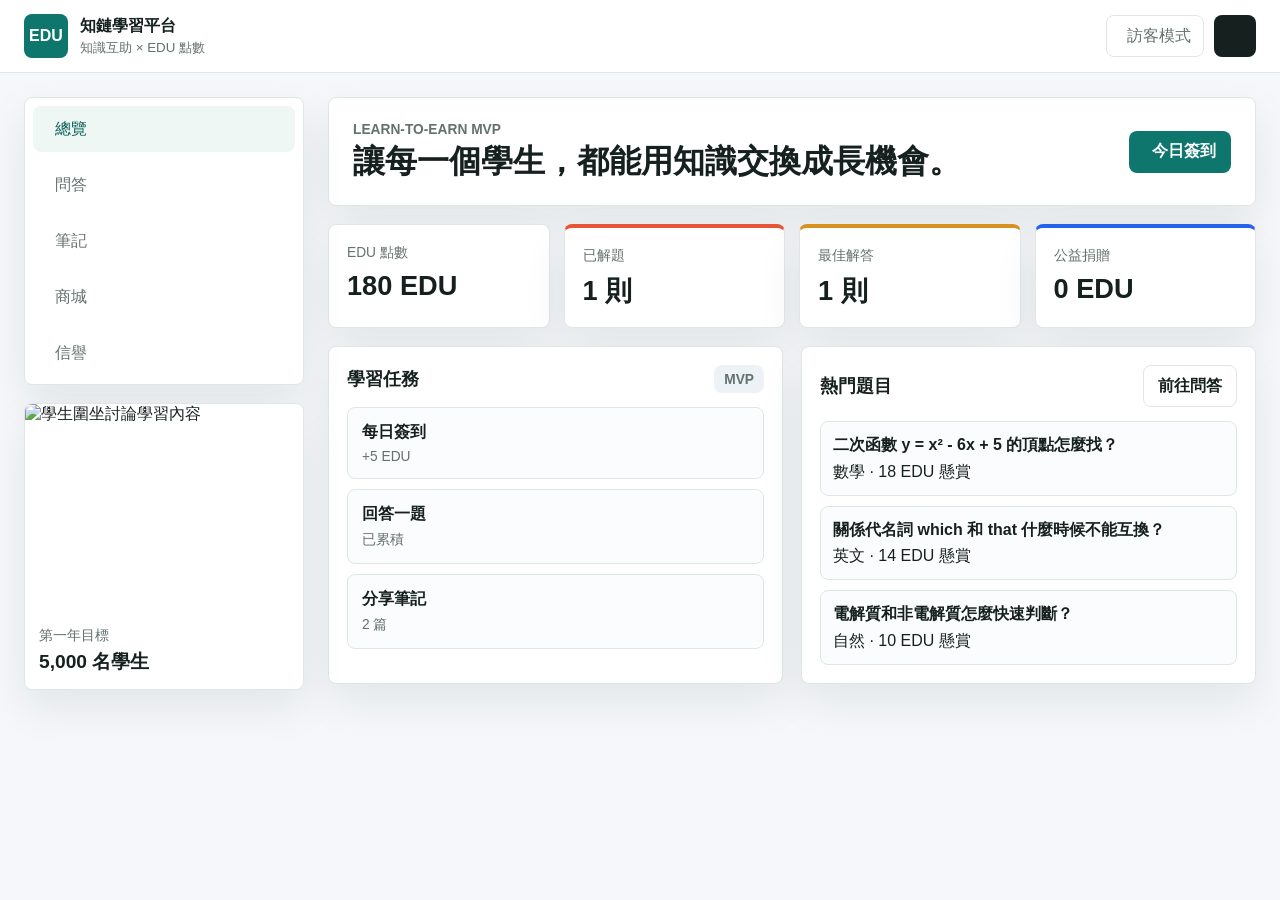
==== public/index.html @ 402f09ac "Build education platform MVP" ====
<!doctype html>
<html lang="zh-Hant">
<head>
  <meta charset="utf-8">
  <meta name="viewport" content="width=device-width, initial-scale=1">
  <meta name="description" content="知鏈學習平台 MVP：知識問答、學習筆記、EDU 點數與兌換商城。">
  <title>知鏈學習平台 | Learn-to-Earn MVP</title>
  <link rel="preconnect" href="https://images.unsplash.com">
  <link rel="stylesheet" href="styles.css">
  <script src="https://unpkg.com/lucide@latest/dist/umd/lucide.min.js" defer></script>
  <script src="script.js" defer></script>
</head>
<body>
  <div class="app-shell">
    <header class="topbar">
      <a class="brand" href="#dashboard" data-view="dashboard" aria-label="回到儀表板">
        <span class="brand-mark">EDU</span>
        <span>
          <strong>知鏈學習平台</strong>
          <small>知識互助 × EDU 點數</small>
        </span>
      </a>

      <div class="top-actions">
        <div class="wallet-card" aria-live="polite">
          <i data-lucide="wallet"></i>
          <span id="walletLabel">訪客模式</span>
        </div>
        <button class="icon-button" id="connectWalletBtn" type="button" aria-label="連接錢包" title="連接錢包">
          <i data-lucide="plug-zap"></i>
        </button>
      </div>
    </header>

    <div class="workspace">
      <aside class="sidebar">
        <nav class="nav-list" aria-label="主要導覽">
          <button class="nav-button active" type="button" data-view="dashboard">
            <i data-lucide="layout-dashboard"></i>
            <span>總覽</span>
          </button>
          <button class="nav-button" type="button" data-view="questions">
            <i data-lucide="messages-square"></i>
            <span>問答</span>
          </button>
          <button class="nav-button" type="button" data-view="notes">
            <i data-lucide="book-open-check"></i>
            <span>筆記</span>
          </button>
          <button class="nav-button" type="button" data-view="market">
            <i data-lucide="shopping-bag"></i>
            <span>商城</span>
          </button>
          <button class="nav-button" type="button" data-view="trust">
            <i data-lucide="shield-check"></i>
            <span>信譽</span>
          </button>
        </nav>

        <figure class="learning-photo">
          <img src="https://images.unsplash.com/photo-1522202176988-66273c2fd55f?auto=format&fit=crop&w=900&q=80" alt="學生圍坐討論學習內容">
          <figcaption>
            <span>第一年目標</span>
            <strong>5,000 名學生</strong>
          </figcaption>
        </figure>
      </aside>

      <main class="main-panel">
        <section class="view active" id="dashboard">
          <div class="section-heading">
            <div>
              <p class="eyebrow">Learn-to-Earn MVP</p>
              <h1>讓每一個學生，都能用知識交換成長機會。</h1>
            </div>
            <button class="primary-action" id="dailyCheckinBtn" type="button">
              <i data-lucide="sparkles"></i>
              <span>今日簽到</span>
            </button>
          </div>

          <div class="stats-grid" id="statsGrid"></div>

          <div class="dashboard-grid">
            <section class="panel">
              <div class="panel-heading">
                <h2>學習任務</h2>
                <span class="tag">MVP</span>
              </div>
              <div class="mission-list" id="missionList"></div>
            </section>

            <section class="panel">
              <div class="panel-heading">
                <h2>熱門題目</h2>
                <button class="ghost-button" type="button" data-view="questions">前往問答</button>
              </div>
              <div class="compact-list" id="hotQuestions"></div>
            </section>
          </div>
        </section>

        <section class="view" id="questions">
          <div class="section-heading">
            <div>
              <p class="eyebrow">Q&A Board</p>
              <h1>知識問答</h1>
            </div>
            <select class="control" id="subjectFilter" aria-label="科目篩選">
              <option value="all">全部科目</option>
              <option value="數學">數學</option>
              <option value="英文">英文</option>
              <option value="自然">自然</option>
              <option value="社會">社會</option>
              <option value="國文">國文</option>
            </select>
          </div>

          <div class="qa-layout">
            <section class="panel">
              <div class="panel-heading">
                <h2>發布題目</h2>
                <span class="tag">+5 EDU</span>
              </div>
              <form class="stack-form" id="questionForm">
                <label>
                  <span>題目標題</span>
                  <input id="questionTitle" name="title" type="text" maxlength="72" required placeholder="例如：二次函數頂點怎麼判斷？">
                </label>
                <label>
                  <span>題目內容</span>
                  <textarea id="questionBody" name="body" rows="5" required placeholder="輸入題目、已嘗試的步驟與卡住的地方"></textarea>
                </label>
                <div class="form-row">
                  <label>
                    <span>科目</span>
                    <select id="questionSubject" name="subject">
                      <option>數學</option>
                      <option>英文</option>
                      <option>自然</option>
                      <option>社會</option>
                      <option>國文</option>
                    </select>
                  </label>
                  <label>
                    <span>年級</span>
                    <select id="questionGrade" name="grade">
                      <option>國中</option>
                      <option>高中</option>
                      <option>自學</option>
                    </select>
                  </label>
                  <label>
                    <span>難度</span>
                    <select id="questionDifficulty" name="difficulty">
                      <option value="junior">國中題</option>
                      <option value="senior">高中題</option>
                      <option value="college">延伸題</option>
                    </select>
                  </label>
                </div>
                <button class="primary-action" type="submit">
                  <i data-lucide="send"></i>
                  <span>發布題目</span>
                </button>
              </form>
            </section>

            <section class="panel question-panel">
              <div class="panel-heading">
                <h2>待解題目</h2>
                <span id="questionCount" class="tag">0 題</span>
              </div>
              <div class="question-list" id="questionList"></div>
            </section>

            <section class="panel answer-panel">
              <div id="selectedQuestion"></div>
              <form class="stack-form" id="answerForm">
                <label>
                  <span>詳解內容</span>
                  <textarea id="answerBody" rows="7" required placeholder="寫下推導、原因、公式或例子"></textarea>
                </label>
                <button class="primary-action" type="submit">
                  <i data-lucide="brain"></i>
                  <span>送出詳解並評分</span>
                </button>
              </form>
              <div class="answer-list" id="answerList"></div>
            </section>
          </div>
        </section>

        <section class="view" id="notes">
          <div class="section-heading">
            <div>
              <p class="eyebrow">Knowledge Notes</p>
              <h1>學習筆記</h1>
            </div>
            <span class="tag">分享 +6 EDU</span>
          </div>

          <div class="notes-layout">
            <section class="panel">
              <div class="panel-heading">
                <h2>新增筆記</h2>
              </div>
              <form class="stack-form" id="noteForm">
                <label>
                  <span>筆記標題</span>
                  <input id="noteTitle" type="text" maxlength="72" required placeholder="例如：英文關係代名詞整理">
                </label>
                <label>
                  <span>科目</span>
                  <select id="noteSubject">
                    <option>英文</option>
                    <option>數學</option>
                    <option>自然</option>
                    <option>社會</option>
                    <option>國文</option>
                  </select>
                </label>
                <label>
                  <span>內容</span>
                  <textarea id="noteBody" rows="8" required placeholder="整理重點、常見錯誤與範例"></textarea>
                </label>
                <button class="primary-action" type="submit">
                  <i data-lucide="file-plus-2"></i>
                  <span>發布筆記</span>
                </button>
              </form>
            </section>
            <section class="notes-list" id="notesList"></section>
          </div>
        </section>

        <section class="view" id="market">
          <div class="section-heading">
            <div>
              <p class="eyebrow">Reward Shop</p>
              <h1>EDU 兌換商城</h1>
            </div>
            <div class="balance-box">
              <span>可用點數</span>
              <strong id="marketBalance">0 EDU</strong>
            </div>
          </div>
          <div class="market-grid" id="marketGrid"></div>
          <section class="panel history-panel">
            <div class="panel-heading">
              <h2>兌換紀錄</h2>
            </div>
            <div class="compact-list" id="redemptionHistory"></div>
          </section>
        </section>

        <section class="view" id="trust">
          <div class="section-heading">
            <div>
              <p class="eyebrow">Trust Layer</p>
              <h1>信譽與身份</h1>
            </div>
            <span class="tag" id="trustLevel">L1 一般</span>
          </div>

          <div class="trust-grid">
            <section class="panel">
              <div class="panel-heading">
                <h2>信譽分數</h2>
                <i data-lucide="badge-check"></i>
              </div>
              <div class="reputation-meter">
                <div id="reputationBar"></div>
              </div>
              <p class="metric-line"><strong id="reputationScore">0</strong><span>/ 100</span></p>
            </section>

            <section class="panel">
              <div class="panel-heading">
                <h2>DID 分層</h2>
              </div>
              <div class="level-list" id="levelList"></div>
            </section>

            <section class="panel">
              <div class="panel-heading">
                <h2>近期貢獻</h2>
              </div>
              <div class="compact-list" id="activityList"></div>
            </section>
          </div>
        </section>
      </main>
    </div>
  </div>

  <div class="toast" id="toast" role="status" aria-live="polite"></div>
</body>
</html>
---- public/styles.css ----
:root {
  --bg: #f5f7fa;
  --surface: #ffffff;
  --surface-strong: #eef7f4;
  --ink: #16211f;
  --muted: #63716f;
  --line: #dfe7e4;
  --teal: #0f766e;
  --teal-dark: #0b5f59;
  --coral: #e85536;
  --amber: #d99221;
  --blue: #2563eb;
  --green: #1f8a4c;
  --shadow: 0 18px 44px rgba(16, 36, 33, 0.08);
  color-scheme: light;
  font-family: "Noto Sans TC", "Microsoft JhengHei", "PingFang TC", Arial, sans-serif;
}

* {
  box-sizing: border-box;
}

body {
  margin: 0;
  min-width: 320px;
  background: var(--bg);
  color: var(--ink);
}

button,
input,
textarea,
select {
  font: inherit;
}

button {
  cursor: pointer;
}

img {
  display: block;
  max-width: 100%;
}

.app-shell {
  min-height: 100vh;
}

.topbar {
  position: sticky;
  top: 0;
  z-index: 20;
  display: flex;
  align-items: center;
  justify-content: space-between;
  gap: 16px;
  min-height: 72px;
  padding: 14px 24px;
  border-bottom: 1px solid var(--line);
  background: rgba(255, 255, 255, 0.94);
  backdrop-filter: blur(16px);
}

.brand {
  display: inline-flex;
  align-items: center;
  gap: 12px;
  color: inherit;
  text-decoration: none;
}

.brand-mark {
  display: grid;
  width: 44px;
  height: 44px;
  place-items: center;
  border-radius: 8px;
  background: var(--teal);
  color: #fff;
  font-weight: 800;
  letter-spacing: 0;
}

.brand strong,
.brand small {
  display: block;
}

.brand small {
  margin-top: 2px;
  color: var(--muted);
}

.top-actions,
.panel-heading,
.section-heading,
.form-row,
.metric-line,
.wallet-card,
.primary-action,
.ghost-button,
.nav-button {
  display: flex;
  align-items: center;
}

.top-actions {
  gap: 10px;
}

.wallet-card {
  gap: 8px;
  min-height: 42px;
  padding: 0 12px;
  border: 1px solid var(--line);
  border-radius: 8px;
  background: var(--surface);
  color: var(--muted);
  white-space: nowrap;
}

.icon-button,
.primary-action,
.ghost-button {
  min-height: 42px;
  border-radius: 8px;
  border: 1px solid transparent;
}

.icon-button {
  display: grid;
  width: 42px;
  place-items: center;
  background: var(--ink);
  color: #fff;
}

.workspace {
  display: grid;
  grid-template-columns: 280px minmax(0, 1fr);
  gap: 24px;
  width: min(1440px, 100%);
  margin: 0 auto;
  padding: 24px;
}

.sidebar {
  position: sticky;
  top: 96px;
  align-self: start;
}

.nav-list,
.stack-form,
.mission-list,
.compact-list,
.question-list,
.answer-list,
.level-list {
  display: grid;
  gap: 10px;
}

.nav-list {
  padding: 8px;
  border: 1px solid var(--line);
  border-radius: 8px;
  background: var(--surface);
  box-shadow: var(--shadow);
}

.nav-button {
  gap: 10px;
  width: 100%;
  min-height: 46px;
  padding: 0 12px;
  border: 0;
  border-radius: 8px;
  background: transparent;
  color: var(--muted);
  text-align: left;
}

.nav-button.active,
.nav-button:hover {
  background: var(--surface-strong);
  color: var(--teal-dark);
}

.learning-photo {
  margin: 18px 0 0;
  overflow: hidden;
  border: 1px solid var(--line);
  border-radius: 8px;
  background: var(--surface);
  box-shadow: var(--shadow);
}

.learning-photo img {
  aspect-ratio: 4 / 3;
  width: 100%;
  object-fit: cover;
}

.learning-photo figcaption {
  display: grid;
  gap: 4px;
  padding: 14px;
}

.learning-photo span,
.eyebrow,
.tag,
.balance-box span,
.mission-card small,
.stat-card span,
.question-meta,
.answer-meta,
.note-meta {
  color: var(--muted);
  font-size: 0.86rem;
}

.learning-photo strong {
  font-size: 1.2rem;
}

.main-panel {
  min-width: 0;
}

.view {
  display: none;
}

.view.active {
  display: block;
}

.section-heading {
  justify-content: space-between;
  gap: 18px;
  margin-bottom: 18px;
  padding: 24px;
  border: 1px solid var(--line);
  border-radius: 8px;
  background: var(--surface);
  box-shadow: var(--shadow);
}

.section-heading h1 {
  margin: 4px 0 0;
  max-width: 780px;
  font-size: 2rem;
  line-height: 1.25;
  letter-spacing: 0;
}

.eyebrow {
  margin: 0;
  font-weight: 700;
  text-transform: uppercase;
}

.primary-action,
.ghost-button {
  justify-content: center;
  gap: 8px;
  padding: 0 14px;
  font-weight: 700;
  white-space: nowrap;
}

.primary-action {
  background: var(--teal);
  color: #fff;
}

.primary-action:hover {
  background: var(--teal-dark);
}

.ghost-button {
  border-color: var(--line);
  background: var(--surface);
  color: var(--ink);
}

.stats-grid,
.market-grid {
  display: grid;
  grid-template-columns: repeat(4, minmax(0, 1fr));
  gap: 14px;
  margin-bottom: 18px;
}

.stat-card,
.panel,
.note-card,
.market-card {
  border: 1px solid var(--line);
  border-radius: 8px;
  background: var(--surface);
  box-shadow: var(--shadow);
}

.stat-card {
  padding: 18px;
}

.stat-card strong {
  display: block;
  margin-top: 8px;
  font-size: 1.7rem;
}

.stat-card:nth-child(2) {
  border-top: 4px solid var(--coral);
}

.stat-card:nth-child(3) {
  border-top: 4px solid var(--amber);
}

.stat-card:nth-child(4) {
  border-top: 4px solid var(--blue);
}

.dashboard-grid,
.notes-layout,
.trust-grid {
  display: grid;
  grid-template-columns: minmax(0, 1fr) minmax(0, 1fr);
  gap: 18px;
}

.panel,
.note-card,
.market-card {
  padding: 18px;
}

.panel-heading {
  justify-content: space-between;
  gap: 12px;
  margin-bottom: 14px;
}

.panel-heading h2 {
  margin: 0;
  font-size: 1.1rem;
}

.tag {
  display: inline-flex;
  align-items: center;
  min-height: 28px;
  padding: 0 10px;
  border-radius: 8px;
  background: #edf2f7;
  font-weight: 700;
}

.mission-card,
.compact-item,
.question-card,
.answer-card,
.level-item {
  border: 1px solid var(--line);
  border-radius: 8px;
  background: #fbfcfd;
}

.mission-card {
  display: grid;
  gap: 6px;
  padding: 14px;
}

.mission-card strong {
  display: block;
}

.compact-item {
  display: grid;
  gap: 6px;
  padding: 12px;
}

.compact-item strong {
  line-height: 1.35;
}

.control,
input,
textarea,
select {
  width: 100%;
  border: 1px solid var(--line);
  border-radius: 8px;
  background: #fff;
  color: var(--ink);
}

input,
select {
  min-height: 42px;
  padding: 0 12px;
}

textarea {
  resize: vertical;
  min-height: 120px;
  padding: 12px;
  line-height: 1.6;
}

label {
  display: grid;
  gap: 7px;
  color: var(--muted);
  font-weight: 700;
}

label span {
  font-size: 0.9rem;
}

.form-row {
  gap: 10px;
}

.form-row label {
  flex: 1;
  min-width: 0;
}

.qa-layout {
  display: grid;
  grid-template-columns: minmax(280px, 0.8fr) minmax(320px, 1fr);
  grid-template-areas:
    "form list"
    "answer answer";
  gap: 18px;
}

.qa-layout > .panel:first-child {
  grid-area: form;
}

.question-panel {
  grid-area: list;
}

.answer-panel {
  grid-area: answer;
}

.question-card {
  display: grid;
  gap: 8px;
  width: 100%;
  padding: 14px;
  text-align: left;
}

.question-card.active {
  border-color: var(--teal);
  background: var(--surface-strong);
}

.question-card h3,
.answer-card h3,
.note-card h3,
.market-card h3 {
  margin: 0;
  font-size: 1rem;
  line-height: 1.4;
}

.question-meta,
.answer-meta,
.note-meta {
  display: flex;
  flex-wrap: wrap;
  gap: 8px;
}

.selected-question {
  display: grid;
  gap: 10px;
  margin-bottom: 14px;
  padding: 16px;
  border-radius: 8px;
  background: var(--surface-strong);
}

.selected-question p,
.answer-card p,
.note-card p,
.market-card p {
  margin: 0;
  color: var(--muted);
  line-height: 1.65;
}

.answer-card {
  display: grid;
  gap: 10px;
  padding: 14px;
}

.answer-card.accepted {
  border-color: rgba(31, 138, 76, 0.45);
  background: #effaf3;
}

.score-chip {
  display: inline-flex;
  align-items: center;
  min-height: 28px;
  padding: 0 9px;
  border-radius: 8px;
  background: #fff;
  color: var(--teal-dark);
  font-weight: 800;
}

.notes-layout {
  grid-template-columns: 360px minmax(0, 1fr);
}

.notes-list {
  display: grid;
  grid-template-columns: repeat(2, minmax(0, 1fr));
  gap: 14px;
}

.note-card {
  display: grid;
  gap: 10px;
}

.market-card {
  display: grid;
  gap: 12px;
  min-height: 220px;
}

.market-icon {
  display: grid;
  width: 48px;
  height: 48px;
  place-items: center;
  border-radius: 8px;
  background: var(--surface-strong);
  color: var(--teal-dark);
}

.market-card strong {
  font-size: 1.5rem;
}

.balance-box {
  display: grid;
  gap: 4px;
  min-width: 150px;
  padding: 12px 14px;
  border: 1px solid var(--line);
  border-radius: 8px;
  background: #fff;
}

.trust-grid {
  grid-template-columns: 0.8fr 1fr 1fr;
}

.reputation-meter {
  overflow: hidden;
  height: 14px;
  border-radius: 8px;
  background: #edf2f7;
}

.reputation-meter div {
  width: 0;
  height: 100%;
  border-radius: 8px;
  background: var(--green);
  transition: width 220ms ease;
}

.metric-line {
  gap: 4px;
  margin: 16px 0 0;
}

.metric-line strong {
  font-size: 2.2rem;
}

.level-item {
  display: grid;
  grid-template-columns: 54px minmax(0, 1fr);
  gap: 10px;
  padding: 12px;
}

.level-item strong {
  display: block;
}

.level-item.active {
  border-color: var(--teal);
  background: var(--surface-strong);
}

.toast {
  position: fixed;
  right: 20px;
  bottom: 20px;
  z-index: 50;
  max-width: min(420px, calc(100vw - 40px));
  padding: 14px 16px;
  border-radius: 8px;
  background: var(--ink);
  color: #fff;
  box-shadow: var(--shadow);
  opacity: 0;
  transform: translateY(12px);
  pointer-events: none;
  transition: opacity 180ms ease, transform 180ms ease;
}

.toast.show {
  opacity: 1;
  transform: translateY(0);
}

.empty-state {
  padding: 18px;
  border: 1px dashed var(--line);
  border-radius: 8px;
  color: var(--muted);
  text-align: center;
}

svg {
  width: 18px;
  height: 18px;
  stroke-width: 2.2;
}

@media (max-width: 1120px) {
  .workspace,
  .dashboard-grid,
  .notes-layout,
  .trust-grid {
    grid-template-columns: 1fr;
  }

  .sidebar {
    position: static;
  }

  .nav-list {
    grid-template-columns: repeat(5, minmax(0, 1fr));
  }

  .nav-button {
    justify-content: center;
  }

  .learning-photo {
    display: none;
  }

  .stats-grid,
  .market-grid,
  .notes-list {
    grid-template-columns: repeat(2, minmax(0, 1fr));
  }
}

@media (max-width: 760px) {
  .topbar {
    align-items: flex-start;
    flex-direction: column;
    padding: 14px;
  }

  .top-actions,
  .wallet-card {
    width: 100%;
  }

  .wallet-card {
    flex: 1;
  }

  .workspace {
    padding: 14px;
  }

  .section-heading,
  .form-row {
    align-items: stretch;
    flex-direction: column;
  }

  .section-heading h1 {
    font-size: 1.55rem;
  }

  .nav-list,
  .stats-grid,
  .market-grid,
  .notes-list,
  .qa-layout {
    grid-template-columns: 1fr;
  }

  .qa-layout {
    grid-template-areas:
      "form"
      "list"
      "answer";
  }

  .nav-button {
    justify-content: flex-start;
  }
}
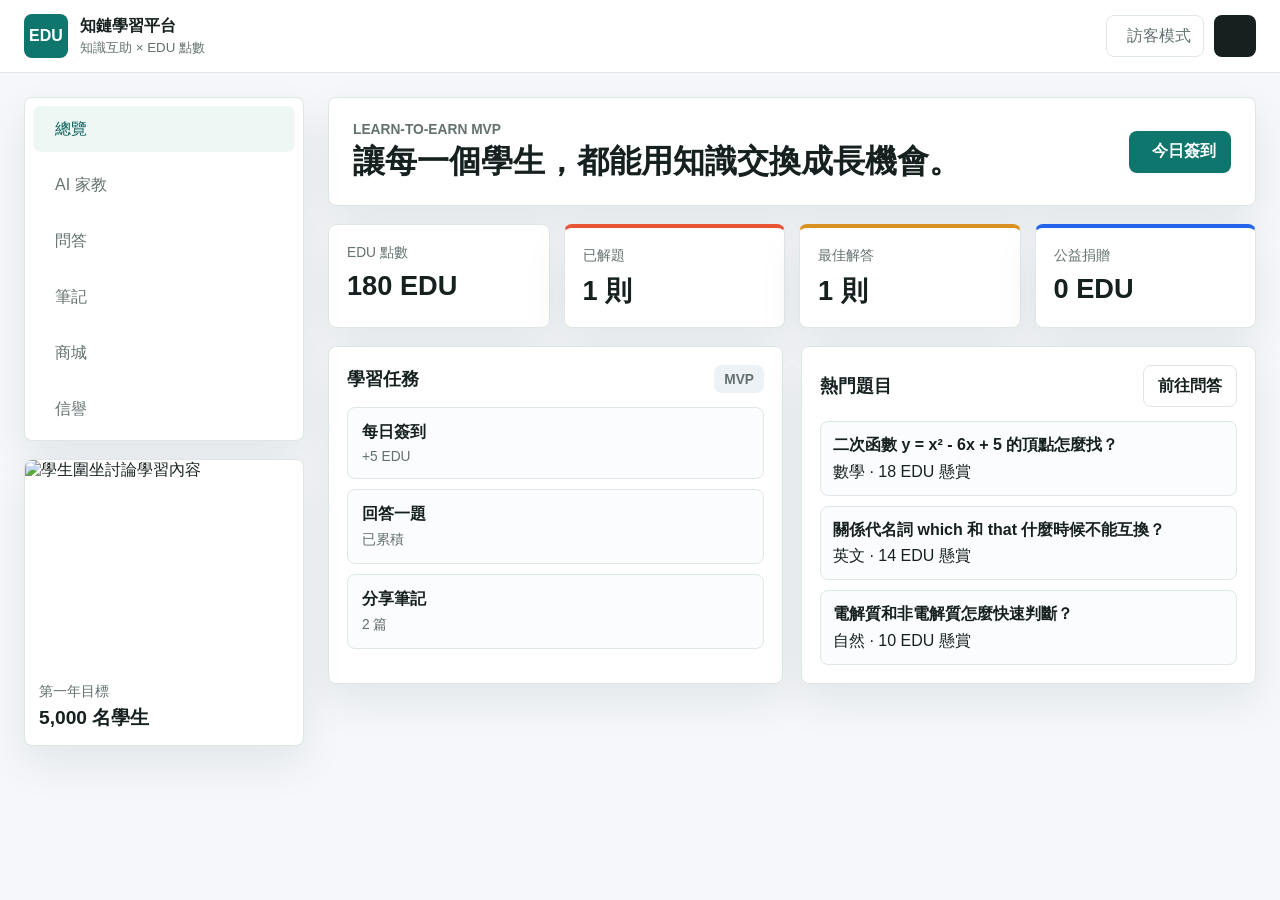
==== commit dc1b4221: "Add interactive step-by-step AI tutor (Phase A) New /api/tutor endpoint runs a multi-turn guided tut" ====
--- a/public/index.html
+++ b/public/index.html
@@ -39,6 +39,10 @@
             <i data-lucide="layout-dashboard"></i>
             <span>總覽</span>
           </button>
+          <button class="nav-button" type="button" data-view="tutor">
+            <i data-lucide="graduation-cap"></i>
+            <span>AI 家教</span>
+          </button>
           <button class="nav-button" type="button" data-view="questions">
             <i data-lucide="messages-square"></i>
             <span>問答</span>
@@ -100,6 +104,71 @@
           </div>
         </section>
 
+        <section class="view" id="tutor">
+          <div class="section-heading">
+            <div>
+              <p class="eyebrow">AI Tutor</p>
+              <h1>AI 家教：一步一步帶你解</h1>
+            </div>
+            <button class="ghost-button" id="tutorResetBtn" type="button">
+              <i data-lucide="rotate-ccw"></i>
+              <span>換一題</span>
+            </button>
+          </div>
+
+          <div class="tutor-layout">
+            <section class="panel" id="tutorSetup">
+              <div class="panel-heading">
+                <h2>上傳題目</h2>
+                <span class="tag">先選概念，再一步步解</span>
+              </div>
+              <form class="stack-form" id="tutorForm">
+                <label>
+                  <span>題目</span>
+                  <textarea id="tutorProblem" rows="5" required placeholder="把題目打上來，連你卡住或試過的地方一起寫更好。"></textarea>
+                </label>
+                <div class="form-row">
+                  <label>
+                    <span>科目</span>
+                    <select id="tutorSubject">
+                      <option>數學</option>
+                      <option>自然</option>
+                      <option>英文</option>
+                      <option>社會</option>
+                      <option>國文</option>
+                    </select>
+                  </label>
+                  <label>
+                    <span>難度</span>
+                    <select id="tutorDifficulty">
+                      <option value="junior">國中題</option>
+                      <option value="senior">高中題</option>
+                      <option value="college">延伸題</option>
+                    </select>
+                  </label>
+                </div>
+                <button class="primary-action" type="submit">
+                  <i data-lucide="sparkles"></i>
+                  <span>開始引導</span>
+                </button>
+              </form>
+            </section>
+
+            <section class="panel tutor-chat-panel">
+              <div class="tutor-thread" id="tutorThread">
+                <div class="empty-state">先在左邊上傳題目，AI 會先問你想用什麼概念，再一步一步帶你解，最後給綜合講解。</div>
+              </div>
+              <form class="tutor-input" id="tutorInputForm" hidden>
+                <input id="tutorReply" type="text" autocomplete="off" placeholder="輸入你的答案或想法…">
+                <button class="primary-action" type="submit">
+                  <i data-lucide="send"></i>
+                  <span>送出</span>
+                </button>
+              </form>
+            </section>
+          </div>
+        </section>
+
         <section class="view" id="questions">
           <div class="section-heading">
             <div>
--- a/public/styles.css
+++ b/public/styles.css
@@ -732,3 +732,233 @@
     justify-content: flex-start;
   }
 }
+
+.diagnosis-card {
+  margin-top: 12px;
+  padding: 14px 16px;
+  border: 1px solid var(--line);
+  border-left: 4px solid var(--teal);
+  border-radius: 12px;
+  background: var(--surface-strong);
+  display: grid;
+  gap: 12px;
+}
+
+.diagnosis-head {
+  display: flex;
+  align-items: center;
+  gap: 8px;
+  font-weight: 700;
+  color: var(--teal-dark);
+  font-size: 0.92rem;
+}
+
+.diagnosis-row {
+  display: flex;
+  gap: 10px;
+  align-items: flex-start;
+}
+
+.diagnosis-row i {
+  margin-top: 3px;
+  color: var(--teal);
+  flex-shrink: 0;
+}
+
+.diagnosis-row strong {
+  display: block;
+  font-size: 0.82rem;
+  color: var(--muted);
+  margin-bottom: 2px;
+}
+
+.diagnosis-row p {
+  margin: 0;
+  color: var(--ink);
+  line-height: 1.55;
+}
+
+.tutor-layout {
+  display: grid;
+  grid-template-columns: 340px minmax(0, 1fr);
+  gap: 18px;
+  align-items: start;
+}
+
+.tutor-chat-panel {
+  display: flex;
+  flex-direction: column;
+  min-height: 460px;
+  max-height: 72vh;
+}
+
+.tutor-thread {
+  flex: 1;
+  overflow-y: auto;
+  display: flex;
+  flex-direction: column;
+  gap: 12px;
+  padding-right: 4px;
+}
+
+.tutor-bubble {
+  max-width: 88%;
+  padding: 12px 14px;
+  border-radius: 14px;
+  line-height: 1.6;
+}
+
+.tutor-bubble p {
+  margin: 0;
+}
+
+.tutor-bubble p + p {
+  margin-top: 6px;
+}
+
+.tutor-bubble.ai {
+  align-self: flex-start;
+  background: var(--surface-strong);
+  border: 1px solid var(--line);
+  border-bottom-left-radius: 4px;
+}
+
+.tutor-bubble.me {
+  align-self: flex-end;
+  background: var(--teal);
+  color: #fff;
+  border-bottom-right-radius: 4px;
+}
+
+.tutor-bubble.me strong {
+  display: block;
+  margin-bottom: 4px;
+  font-size: 0.8rem;
+  opacity: 0.85;
+}
+
+.tutor-bubble.thinking {
+  color: var(--muted);
+  font-style: italic;
+}
+
+.tutor-concept {
+  display: inline-block;
+  margin-bottom: 6px;
+  padding: 2px 10px;
+  border-radius: 999px;
+  background: #fff;
+  border: 1px solid var(--line);
+  color: var(--teal-dark);
+  font-size: 0.8rem;
+  font-weight: 600;
+}
+
+.tutor-choices {
+  display: flex;
+  flex-wrap: wrap;
+  gap: 8px;
+  margin-top: 10px;
+}
+
+.tutor-choice {
+  padding: 8px 12px;
+  border-radius: 10px;
+  border: 1px solid var(--teal);
+  background: #fff;
+  color: var(--teal-dark);
+  font-weight: 600;
+  cursor: pointer;
+  transition: background 140ms ease;
+}
+
+.tutor-choice:hover {
+  background: var(--surface-strong);
+}
+
+.tutor-input {
+  display: flex;
+  gap: 8px;
+  margin-top: 12px;
+  padding-top: 12px;
+  border-top: 1px solid var(--line);
+}
+
+.tutor-input input {
+  flex: 1;
+  min-height: 44px;
+  padding: 0 14px;
+  border: 1px solid var(--line);
+  border-radius: 10px;
+  background: #fff;
+  font: inherit;
+  color: var(--ink);
+}
+
+.tutor-input input:focus {
+  outline: none;
+  border-color: var(--teal);
+}
+
+.tutor-input .primary-action {
+  white-space: nowrap;
+}
+
+.tutor-summary {
+  margin-top: 4px;
+  padding: 14px 16px;
+  border: 1px solid var(--line);
+  border-left: 4px solid var(--amber);
+  border-radius: 12px;
+  background: #fffaf0;
+}
+
+.tutor-summary-head {
+  display: flex;
+  align-items: center;
+  gap: 8px;
+  margin-bottom: 8px;
+  font-weight: 700;
+  color: var(--amber);
+}
+
+.tutor-summary p {
+  margin: 0 0 8px;
+  line-height: 1.6;
+  color: var(--ink);
+}
+
+.tutor-summary .tutor-hint {
+  margin: 6px 0 0;
+  color: var(--muted);
+  font-size: 0.85rem;
+}
+
+.tutor-meta {
+  display: flex;
+  flex-wrap: wrap;
+  align-items: center;
+  gap: 6px;
+  margin: 8px 0 0;
+}
+
+.tutor-meta strong {
+  margin-right: 4px;
+  font-size: 0.82rem;
+  color: var(--muted);
+}
+
+.tutor-chip {
+  padding: 3px 10px;
+  border-radius: 999px;
+  background: var(--surface-strong);
+  color: var(--teal-dark);
+  font-size: 0.8rem;
+  font-weight: 600;
+}
+
+@media (max-width: 1120px) {
+  .tutor-layout {
+    grid-template-columns: 1fr;
+  }
+}
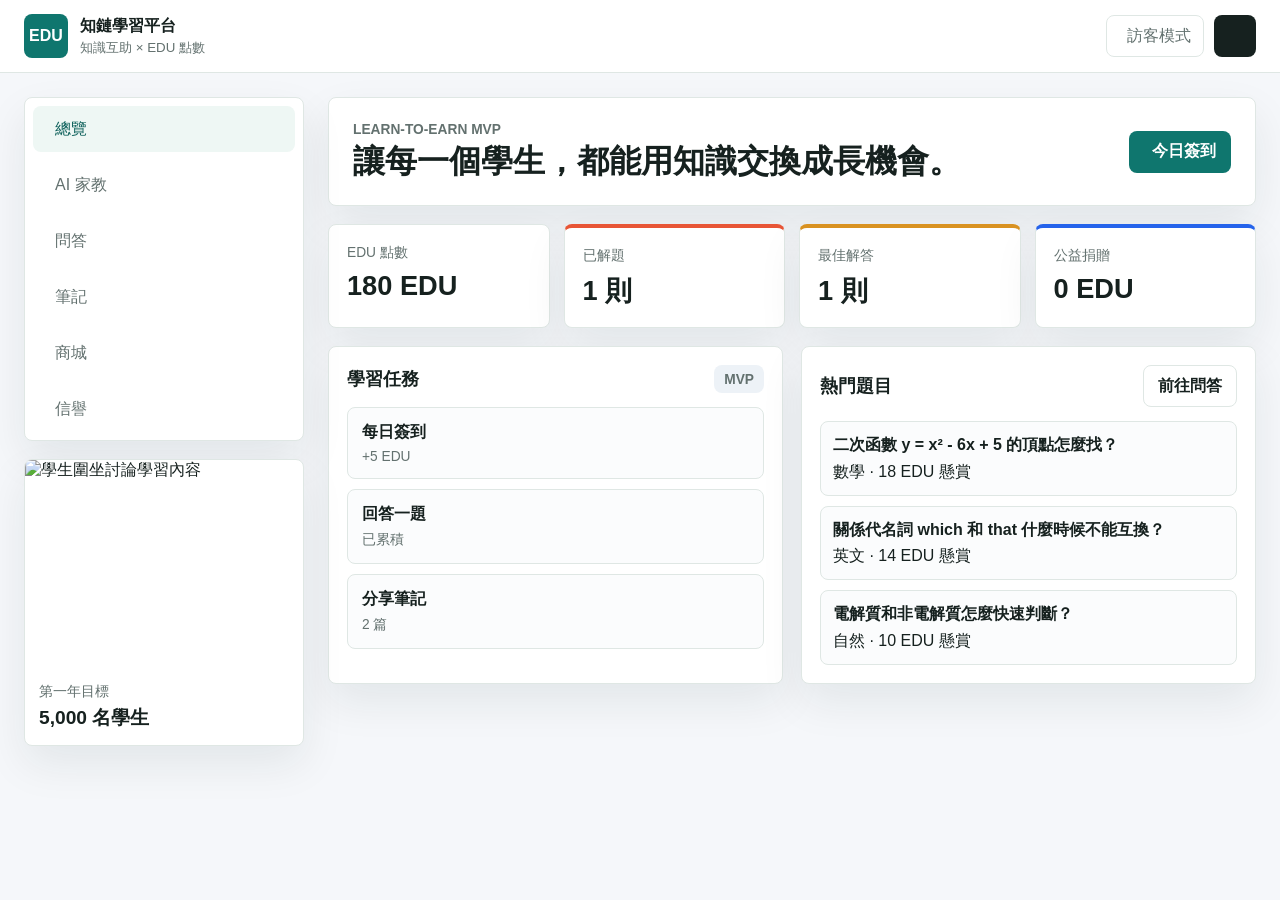
==== commit 3e22544a: "Add photo upload with AI vision OCR to the tutor New /api/vision endpoint reads a problem photo and " ====
--- a/public/index.html
+++ b/public/index.html
@@ -123,9 +123,23 @@
                 <span class="tag">先選概念，再一步步解</span>
               </div>
               <form class="stack-form" id="tutorForm">
+                <div class="tutor-upload">
+                  <input type="file" id="tutorPhoto" accept="image/*" hidden>
+                  <button class="ghost-button" type="button" id="tutorPhotoBtn">
+                    <i data-lucide="camera"></i>
+                    <span>上傳照片</span>
+                  </button>
+                  <span class="tutor-upload-hint">有圖、懶得打字？拍照或把截圖貼進題目框</span>
+                </div>
+                <figure class="tutor-preview" id="tutorPreview" hidden>
+                  <img id="tutorPreviewImg" alt="上傳的題目照片">
+                  <button class="tutor-preview-clear" id="tutorPreviewClear" type="button" aria-label="移除照片">
+                    <i data-lucide="x"></i>
+                  </button>
+                </figure>
                 <label>
                   <span>題目</span>
-                  <textarea id="tutorProblem" rows="5" required placeholder="把題目打上來，連你卡住或試過的地方一起寫更好。"></textarea>
+                  <textarea id="tutorProblem" rows="5" required placeholder="把題目打上來，連你卡住或試過的地方一起寫更好。也可以上傳照片自動辨識。"></textarea>
                 </label>
                 <div class="form-row">
                   <label>
--- a/public/styles.css
+++ b/public/styles.css
@@ -957,6 +957,53 @@
   font-weight: 600;
 }
 
+.tutor-upload {
+  display: flex;
+  align-items: center;
+  gap: 10px;
+  flex-wrap: wrap;
+}
+
+.tutor-upload-hint {
+  font-size: 0.8rem;
+  color: var(--muted);
+}
+
+.tutor-preview {
+  position: relative;
+  margin: 0;
+  max-width: 220px;
+}
+
+.tutor-preview img {
+  display: block;
+  width: 100%;
+  max-height: 160px;
+  object-fit: contain;
+  border: 1px solid var(--line);
+  border-radius: 10px;
+  background: #fff;
+}
+
+.tutor-preview-clear {
+  position: absolute;
+  top: -8px;
+  right: -8px;
+  width: 26px;
+  height: 26px;
+  display: grid;
+  place-items: center;
+  border: 1px solid var(--line);
+  border-radius: 999px;
+  background: var(--surface);
+  color: var(--ink);
+  cursor: pointer;
+}
+
+.tutor-preview-clear:hover {
+  background: var(--surface-strong);
+}
+
 @media (max-width: 1120px) {
   .tutor-layout {
     grid-template-columns: 1fr;
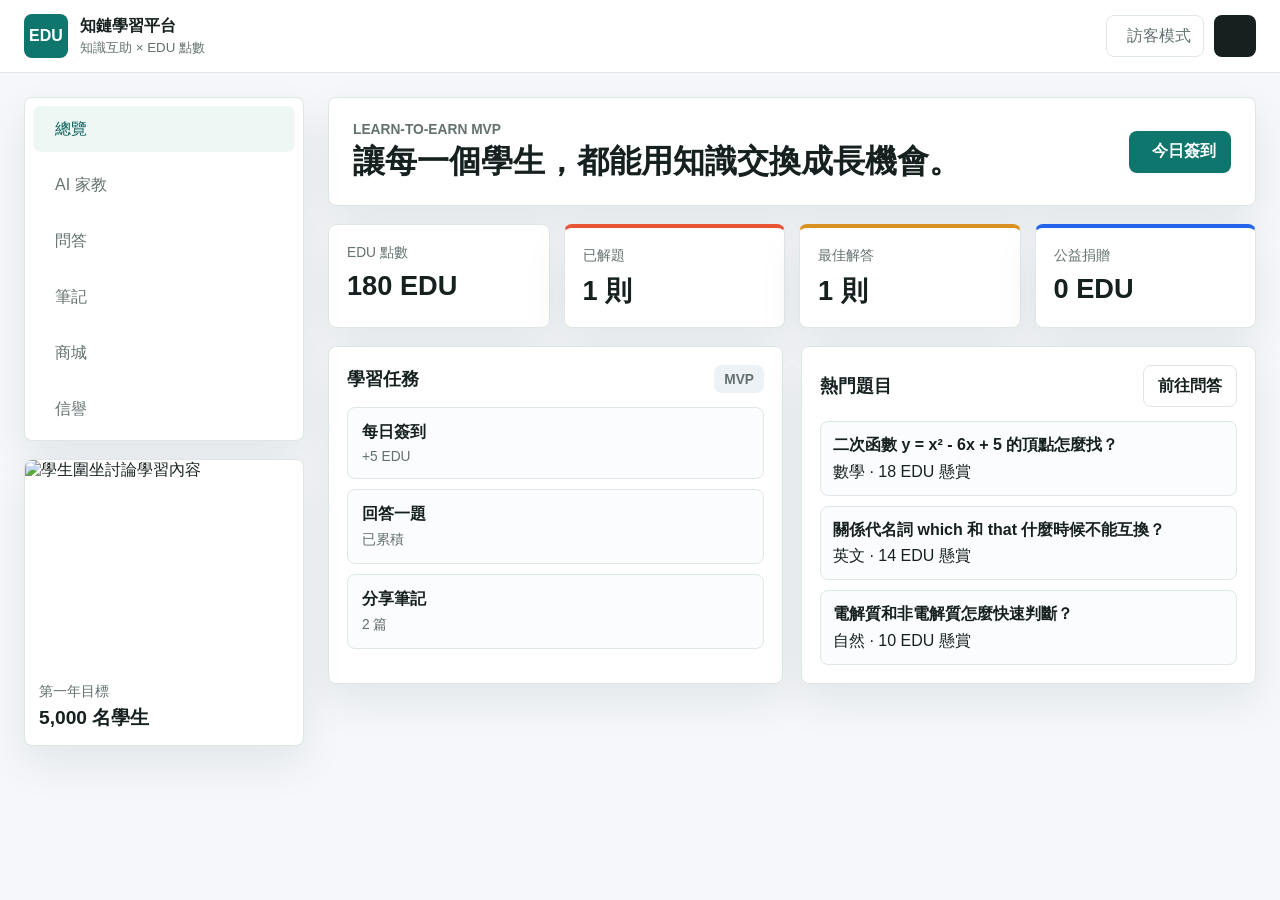
==== commit 0bf7cce8: "Render recognized math with KaTeX; clean up OCR output - Load KaTeX and render $...$ / \(...\) math " ====
--- a/public/index.html
+++ b/public/index.html
@@ -8,6 +8,9 @@
   <link rel="preconnect" href="https://images.unsplash.com">
   <link rel="stylesheet" href="styles.css">
   <script src="https://unpkg.com/lucide@latest/dist/umd/lucide.min.js" defer></script>
+  <link rel="stylesheet" href="https://cdnjs.cloudflare.com/ajax/libs/KaTeX/0.16.9/katex.min.css">
+  <script defer src="https://cdnjs.cloudflare.com/ajax/libs/KaTeX/0.16.9/katex.min.js"></script>
+  <script defer src="https://cdnjs.cloudflare.com/ajax/libs/KaTeX/0.16.9/contrib/auto-render.min.js"></script>
   <script src="script.js" defer></script>
 </head>
 <body>
@@ -141,6 +144,7 @@
                   <span>題目</span>
                   <textarea id="tutorProblem" rows="5" required placeholder="把題目打上來，連你卡住或試過的地方一起寫更好。也可以上傳照片自動辨識。"></textarea>
                 </label>
+                <div class="tutor-math-preview" id="tutorProblemPreview" hidden></div>
                 <div class="form-row">
                   <label>
                     <span>科目</span>
--- a/public/styles.css
+++ b/public/styles.css
@@ -1004,6 +1004,38 @@
   background: var(--surface-strong);
 }
 
+.tutor-math-preview {
+  padding: 12px 14px;
+  border: 1px solid var(--line);
+  border-left: 4px solid var(--teal);
+  border-radius: 10px;
+  background: var(--surface-strong);
+}
+
+.tutor-preview-label {
+  display: block;
+  margin-bottom: 6px;
+  font-size: 0.78rem;
+  font-weight: 600;
+  color: var(--teal-dark);
+}
+
+.tutor-math {
+  white-space: pre-wrap;
+  line-height: 1.7;
+  overflow-wrap: anywhere;
+}
+
+.tutor-math .katex {
+  white-space: normal;
+}
+
+.tutor-math .katex-display {
+  margin: 8px 0;
+  overflow-x: auto;
+  overflow-y: hidden;
+}
+
 @media (max-width: 1120px) {
   .tutor-layout {
     grid-template-columns: 1fr;
